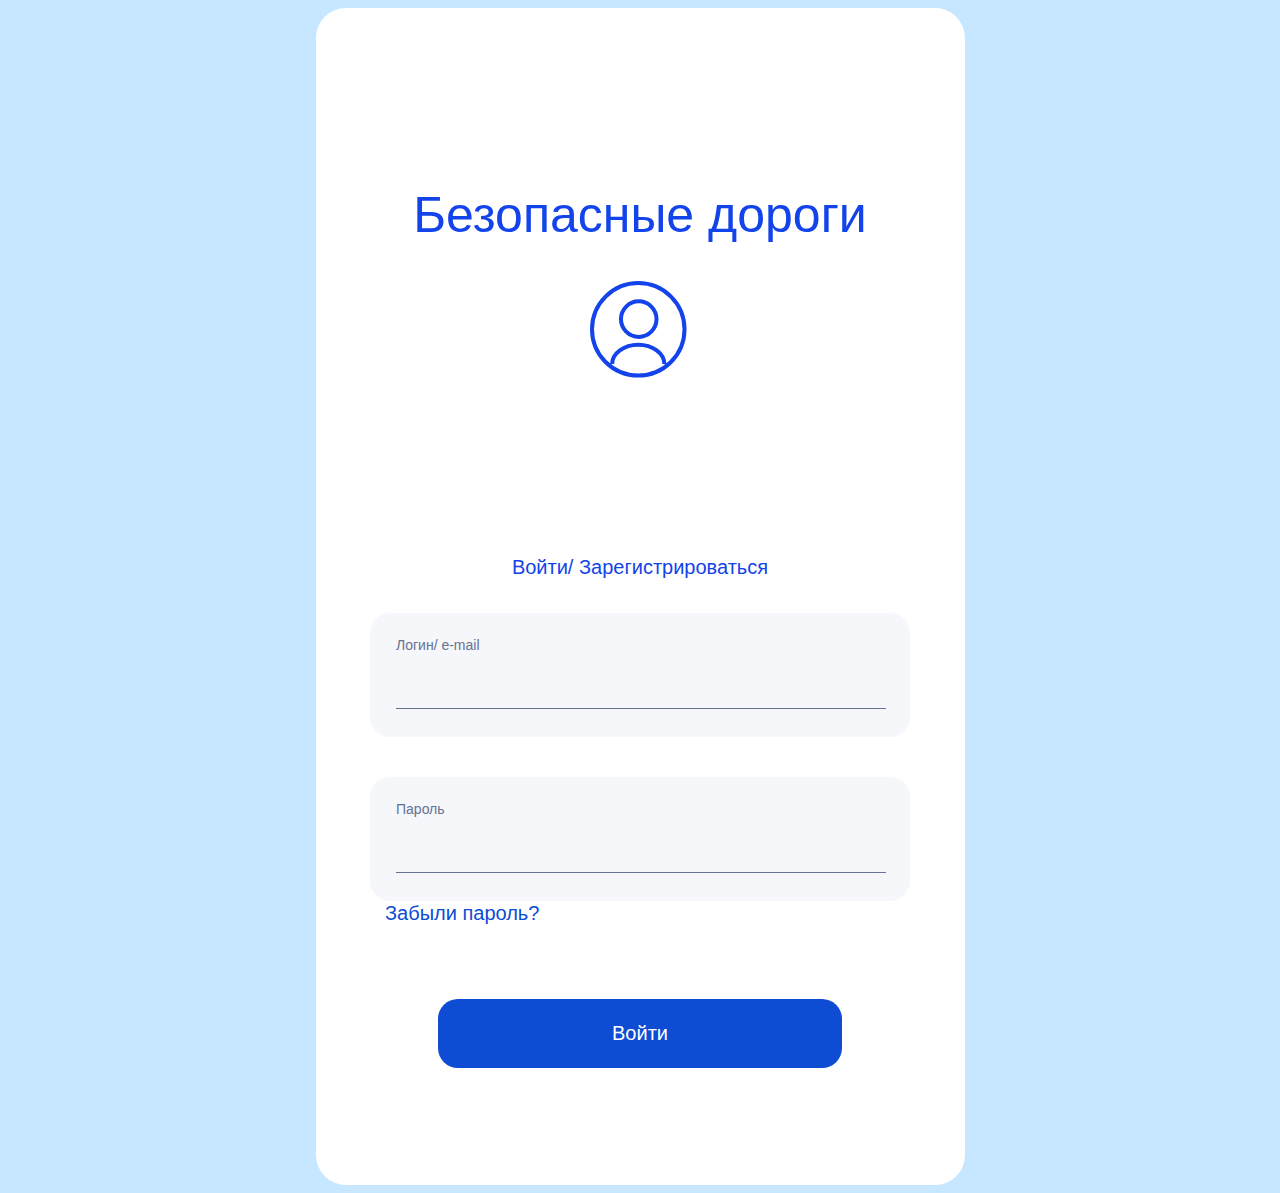
==== login page/index.html @ 82e658e0 "login, main, send pages" ====
<!DOCTYPE html>
<html lang="en">
<head>
    <meta charset="UTF-8">
    <meta name="viewport" content="width=device-width, initial-scale=1.0">
    <link rel="preconnect" href="https://fonts.googleapis.com">
    <link rel="preconnect" href="https://fonts.gstatic.com" crossorigin>
    <link href="https://fonts.googleapis.com/css2?family=Inter+Tight:ital,wght@0,100..900;1,100..900&display=swap" rel="stylesheet">
    <link rel="stylesheet" href="../reset.css">
    <link rel="stylesheet" href="style.css">
    <title>Document</title>
</head>
<body>
    <main class="main container">
        <h1 class="main__heading">Безопасные дороги</h1>
        <svg class="main__icon" width="101" height="97" viewBox="0 0 101 97" fill="none" xmlns="http://www.w3.org/2000/svg">
            <circle cx="48.2594" cy="48.2594" r="46.2594" stroke="#1343EA" stroke-width="4"/>
            <path d="M66.5283 38.1249C66.5283 47.948 58.565 55.9113 48.7419 55.9113C38.9188 55.9113 30.9556 47.948 30.9556 38.1249C30.9556 28.3018 38.9188 20.3386 48.7419 20.3386C58.565 20.3386 66.5283 28.3018 66.5283 38.1249Z" stroke="#1343EA" stroke-width="4"/>
            <path d="M74.3194 83.0061C74.3194 72.345 62.6519 63.7024 48.2593 63.7024C33.8667 63.7024 22.1992 72.345 22.1992 83.0061" stroke="#1343EA" stroke-width="4"/>
            <path d="M82.0574 3.98224V10.216H80.7394V5.23325H80.7029L79.2754 6.12814V4.95931L80.8186 3.98224H82.0574Z" fill="white"/>
        </svg>
        <p class="main__description">Войти/ Зарегистрироваться</p>
       <form action="">
            <div class="main__item">
                <p class="item__hint">Логин/ e-mail</p>
                <input class="item__input" type="text">
            </div>
            <div class="main__item">
                <p class="item__hint">Пароль</p>
                <input class="item__input" type="password">
            </div>
            <button class="main__forget">Забыли пароль?</button>
            <button class="main__enter" type="submit">Войти</button>
        </form>
    </main>
</body>
</html>
---- login page/style.css ----
body {
    font-family: "Inter", sans-serif;
    background-color: #C6E7FF;
}

.container {
    max-width: 649px;
    margin: 0 auto;
}

.main {
    display: flex;
    flex-direction: column;
    align-items: center;
    padding: 144px 55px 117px;
    border-radius: 30px;
    color: #1343EA;
    background-color: white;
    box-sizing: border-box;
}

.main__heading {
    margin-bottom: 37px;
    font-size: 50px;
    font-weight: 400;
}

.main__icon {
    margin-bottom: 158px;
}
.main__description {
    margin-bottom: 34px;
    font-weight: 400;
    font-size: 20px;
}

.main__item {
    width: 540px;
    padding: 10px 28px 28px 26px;
    border-radius: 20px;
    background-color: #F5F7FA;
    box-sizing: border-box;
}

.main__item:nth-child(1) {
    margin-bottom: 40px;
}

.item__hint {
    font-size: 14px;
    margin-bottom: 13px;
    color: #667293;
}

.item__input {
    width: 100%;
    height: 40px;
    border: 0;
    border-bottom: 1px solid #667293;
    background-color: transparent;
}

.main__forget {
    margin-bottom: 73px;
    padding-left: 15px; 
    border: 0;
    background-color: transparent;
    font-size: 20px;
    color: #0D4CD3;
}

.main__enter {
    display: block;
    margin: 0 auto;
    padding: 23px 174px;
    border-radius: 20px;
    border: 0;
    background-color: #0D4CD3;
    font-size: 20px;
    color: white;
}
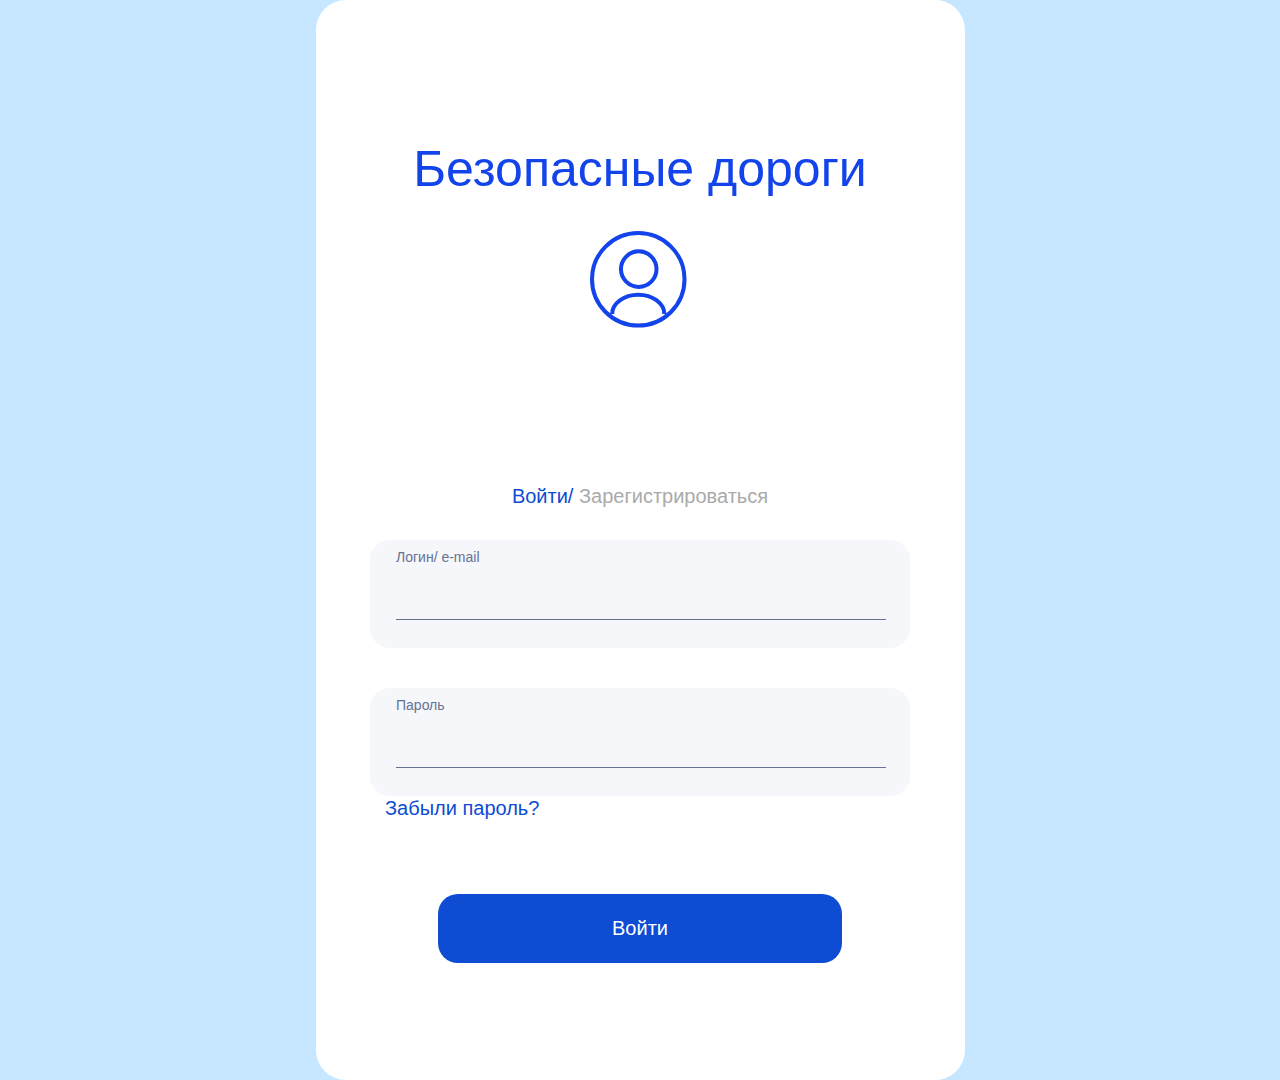
==== commit 9d28f14f: "profile page" ====
--- a/login page/index.html
+++ b/login page/index.html
@@ -8,6 +8,7 @@
     <link href="https://fonts.googleapis.com/css2?family=Inter+Tight:ital,wght@0,100..900;1,100..900&display=swap" rel="stylesheet">
     <link rel="stylesheet" href="../reset.css">
     <link rel="stylesheet" href="style.css">
+    <link rel="icon" href="../favicon.svg" type="image/x-icon">
     <title>Document</title>
 </head>
 <body>
@@ -19,19 +20,23 @@
             <path d="M74.3194 83.0061C74.3194 72.345 62.6519 63.7024 48.2593 63.7024C33.8667 63.7024 22.1992 72.345 22.1992 83.0061" stroke="#1343EA" stroke-width="4"/>
             <path d="M82.0574 3.98224V10.216H80.7394V5.23325H80.7029L79.2754 6.12814V4.95931L80.8186 3.98224H82.0574Z" fill="white"/>
         </svg>
-        <p class="main__description">Войти/ Зарегистрироваться</p>
+        <p class="main__description"><span class="description__active">Войти/</span> Зарегистрироваться</p>
        <form action="">
             <div class="main__item">
                 <p class="item__hint">Логин/ e-mail</p>
-                <input class="item__input" type="text">
+                <input class="item__input input-login" type="text">
             </div>
             <div class="main__item">
                 <p class="item__hint">Пароль</p>
-                <input class="item__input" type="password">
+                <input class="item__input input-password" type="password">
             </div>
             <button class="main__forget">Забыли пароль?</button>
             <button class="main__enter" type="submit">Войти</button>
         </form>
     </main>
+
+    <script src="script.js">
+
+    </script>
 </body>
 </html>--- a/login page/style.css
+++ b/login page/style.css
@@ -29,9 +29,14 @@
     margin-bottom: 158px;
 }
 .main__description {
+    color: #AAA;
     margin-bottom: 34px;
     font-weight: 400;
     font-size: 20px;
+}
+
+.description__active {
+    color: #0D4CD3;
 }
 
 .main__item {
